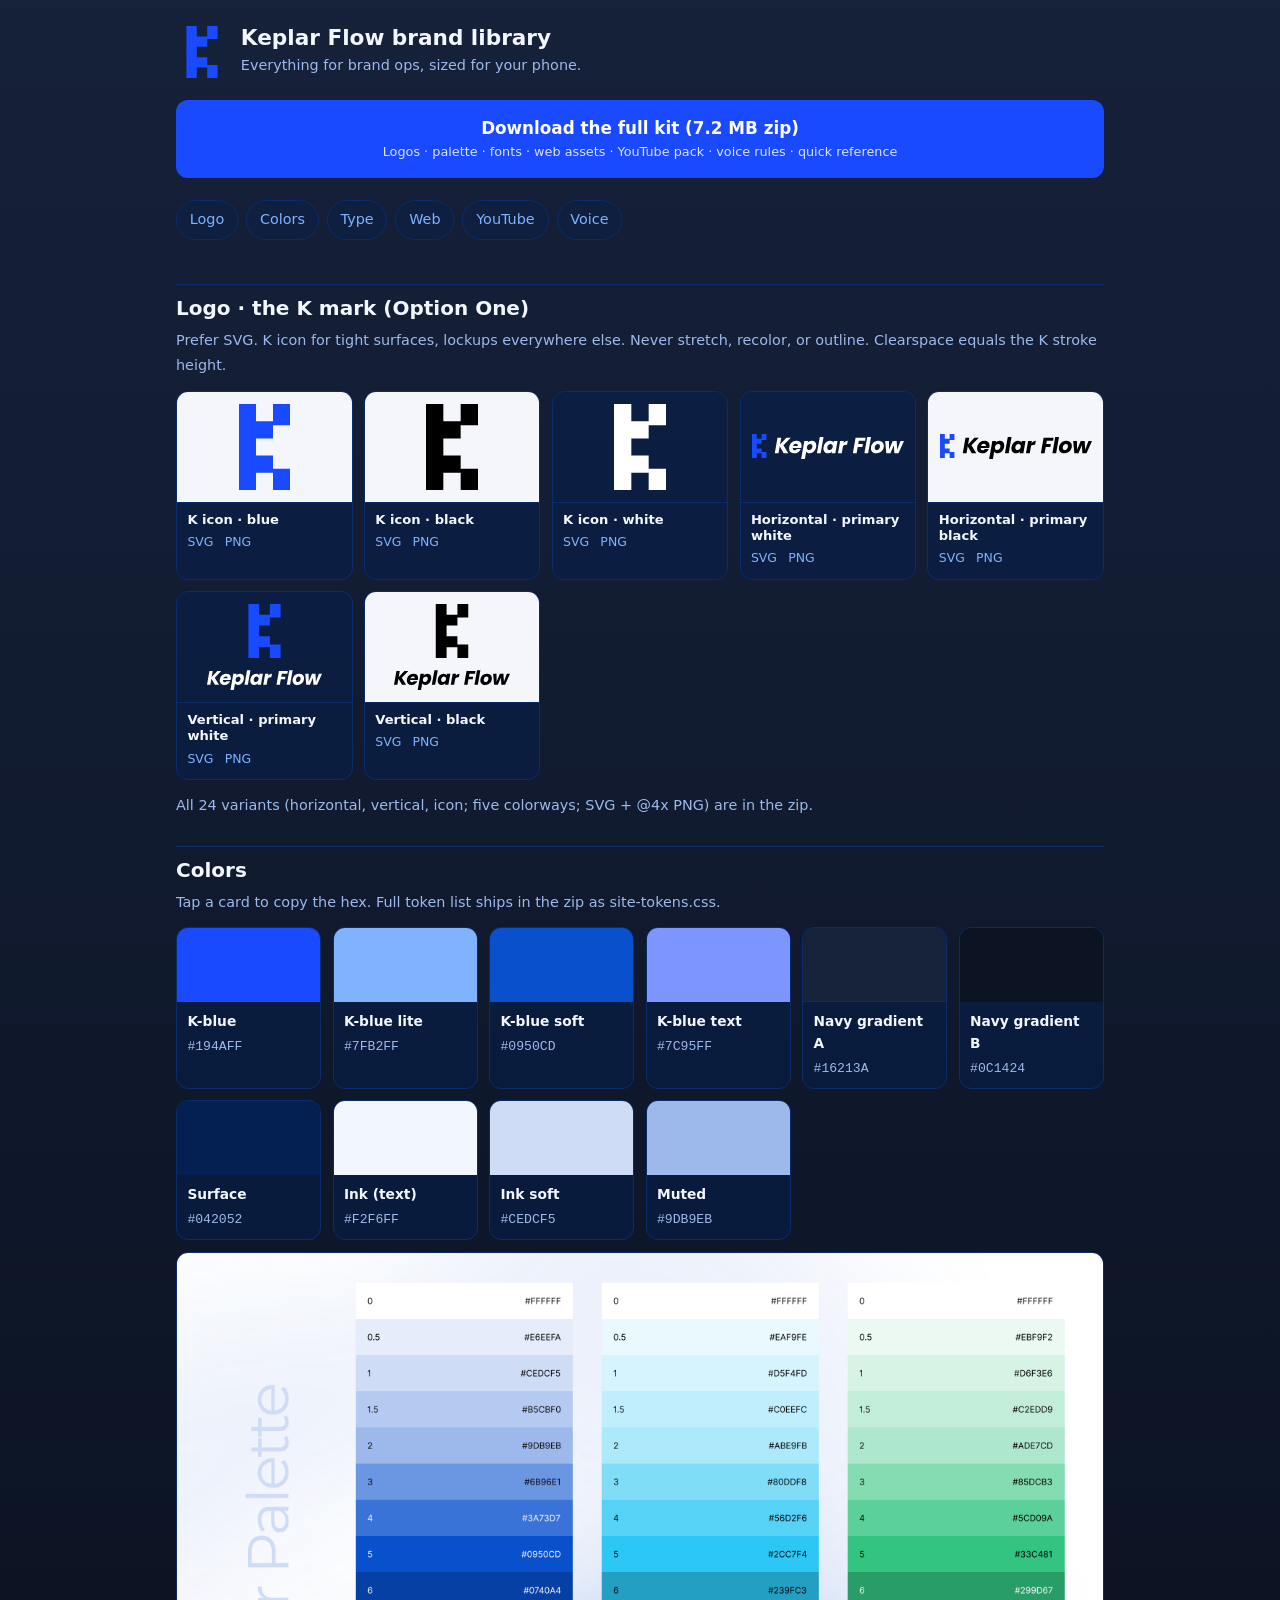
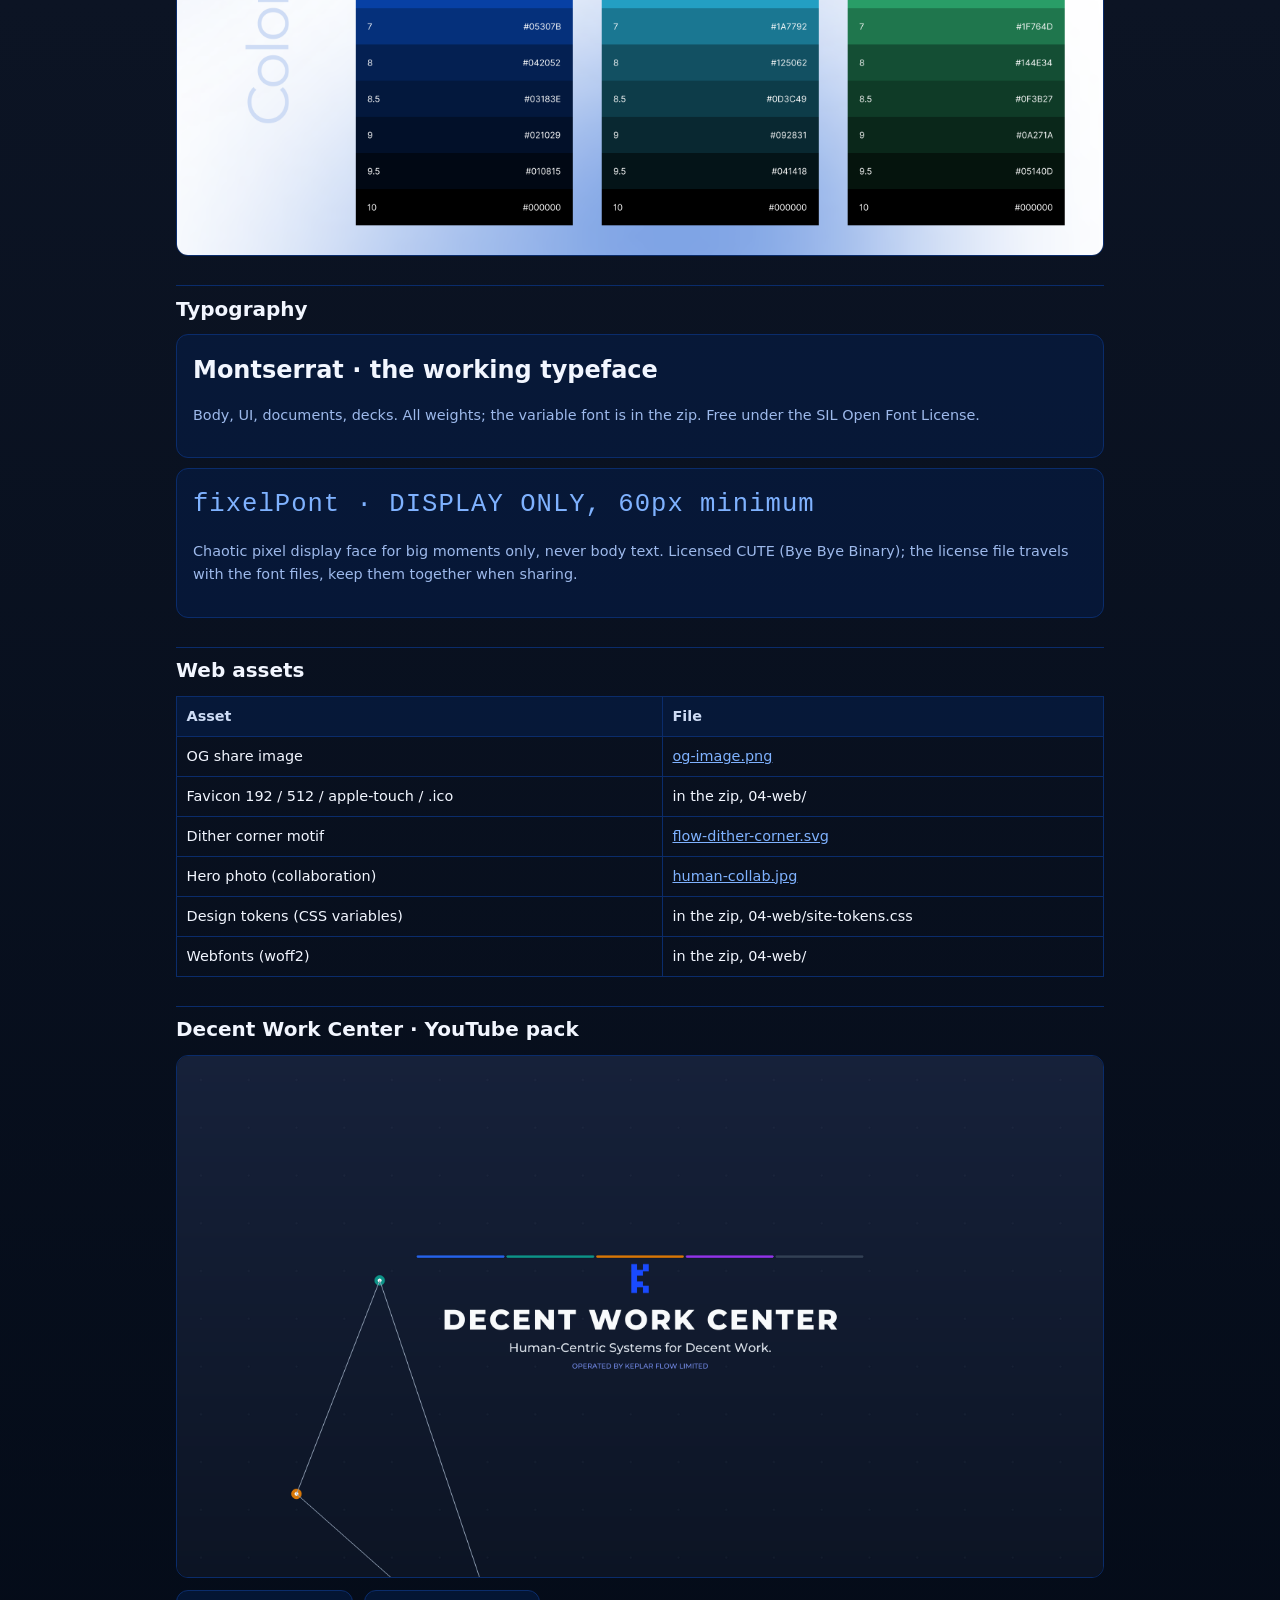
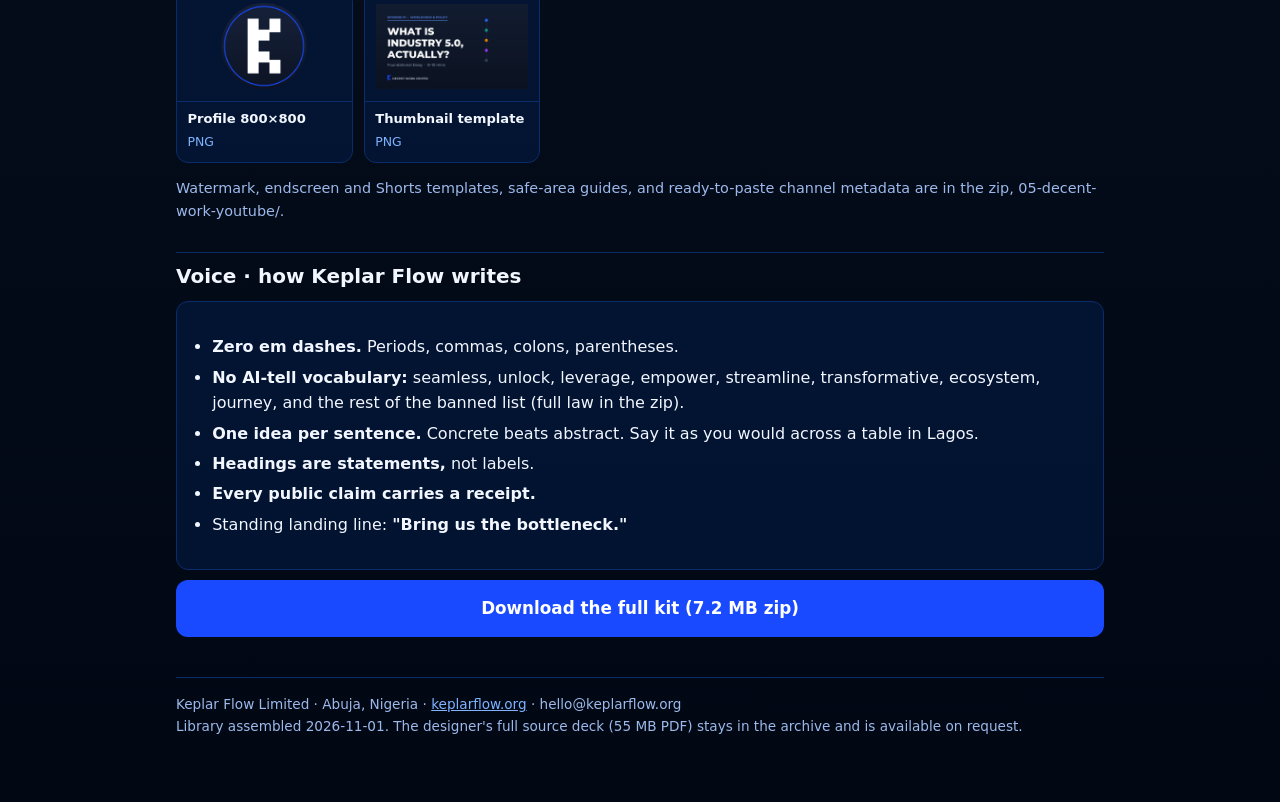
==== docs/brand/index.html @ 247537fb "brand: mobile brand library at /brand/ + full kit zip (7.2MB) - Library page: logo variants (SVG+@4x" ====
<!DOCTYPE html>
<html lang="en">
<head>
<meta charset="utf-8">
<meta name="viewport" content="width=device-width, initial-scale=1">
<title>Keplar Flow · Brand Library</title>
<meta name="robots" content="noindex">
<link rel="icon" href="assets/web/favicon-192.png">
<style>
  :root{--bg:#010814;--grad-a:#16213A;--grad-b:#0C1424;--surface:#042052;--ink:#F2F6FF;--soft:#CEDCF5;--muted:#9DB9EB;--blue:#194AFF;--blue-lite:#7FB2FF;--line:#0A2C6B}
  *{box-sizing:border-box;-webkit-tap-highlight-color:transparent}
  body{margin:0;background:linear-gradient(180deg,var(--grad-a),var(--grad-b) 40%,var(--bg));color:var(--ink);font:1rem/1.6 system-ui,-apple-system,"Segoe UI",Roboto,sans-serif}
  .wrap{max-width:960px;margin:0 auto;padding:1rem 1rem 4rem}
  header{display:flex;align-items:center;gap:.8rem;padding:.6rem 0 1rem}
  header img{width:52px;height:52px}
  header h1{font-size:1.35rem;margin:0;line-height:1.15}
  header p{margin:.15rem 0 0;color:var(--muted);font-size:.9rem}
  .dl{display:block;text-align:center;background:var(--blue);color:#fff;text-decoration:none;font-weight:700;padding:.95rem 1rem;border-radius:12px;margin:.4rem 0 1.2rem;font-size:1.05rem}
  .dl small{display:block;font-weight:400;font-size:.8rem;opacity:.85}
  nav{display:flex;gap:.5rem;overflow-x:auto;padding:.2rem 0 1rem;-webkit-overflow-scrolling:touch}
  nav a{flex:0 0 auto;color:var(--blue-lite);text-decoration:none;border:1px solid var(--line);padding:.45rem .8rem;border-radius:999px;font-size:.9rem;background:rgba(4,32,82,.35)}
  h2{font-size:1.25rem;margin:1.8rem 0 .2rem;padding-top:.4rem;border-top:1px solid var(--line)}
  h2 small{display:block;font-weight:400;color:var(--muted);font-size:.85rem}
  .cards{display:grid;grid-template-columns:repeat(auto-fill,minmax(150px,1fr));gap:.7rem;margin:.8rem 0}
  .card{background:rgba(4,32,82,.45);border:1px solid var(--line);border-radius:12px;overflow:hidden}
  .card .view{display:flex;align-items:center;justify-content:center;min-height:110px;padding:.7rem}
  .card .view.light{background:#F4F6FB}
  .card .view img{max-width:100%;max-height:86px}
  .card .meta{padding:.55rem .65rem;border-top:1px solid var(--line)}
  .card .meta b{display:block;font-size:.82rem;line-height:1.25}
  .card .meta a{color:var(--blue-lite);font-size:.78rem;text-decoration:none;margin-right:.7rem}
  .swatches{display:grid;grid-template-columns:repeat(auto-fill,minmax(140px,1fr));gap:.7rem;margin:.8rem 0}
  .sw{border-radius:12px;overflow:hidden;border:1px solid var(--line);cursor:pointer;background:rgba(4,32,82,.45)}
  .sw .chip{height:74px}
  .sw .meta{padding:.5rem .65rem}
  .sw b{display:block;font-size:.86rem}
  .sw code{font-size:.82rem;color:var(--muted)}
  .sw .ok{color:#8CE99A;font-size:.75rem;visibility:hidden}
  .sw.copied .ok{visibility:visible}
  table{border-collapse:collapse;width:100%;font-size:.9rem;margin:.6rem 0}
  td,th{border:1px solid var(--line);padding:.5rem .6rem;text-align:left}
  th{color:var(--soft);background:rgba(4,32,82,.5)}
  .spec{background:rgba(4,32,82,.45);border:1px solid var(--line);border-radius:12px;padding:1rem;margin:.6rem 0}
  .spec .mont{font-size:1.5rem;font-weight:800}
  .spec .fix{font-family:monospace;font-size:1.6rem;letter-spacing:1px;color:var(--blue-lite)}
  .note{color:var(--muted);font-size:.9rem}
  .banner{border-radius:12px;border:1px solid var(--line);overflow:hidden;margin:.6rem 0}
  .banner img{width:100%;display:block}
  ul{padding-left:1.2rem}
  li{margin:.3rem 0}
  a{color:var(--blue-lite)}
  footer{margin-top:2.5rem;padding-top:1rem;border-top:1px solid var(--line);color:var(--muted);font-size:.85rem}
</style>
</head>
<body>
<div class="wrap">

<header>
  <img src="assets/web/k-icon-blue.svg" alt="Keplar Flow K mark">
  <div>
    <h1>Keplar Flow brand library</h1>
    <p>Everything for brand ops, sized for your phone.</p>
  </div>
</header>

<a class="dl" href="keplar-flow-brand-kit.zip" download>Download the full kit (7.2 MB zip)
<small>Logos · palette · fonts · web assets · YouTube pack · voice rules · quick reference</small></a>

<nav>
  <a href="#logo">Logo</a><a href="#colors">Colors</a><a href="#type">Type</a><a href="#web">Web</a><a href="#yt">YouTube</a><a href="#voice">Voice</a>
</nav>

<h2 id="logo">Logo · the K mark (Option One)</h2>
<small class="note">Prefer SVG. K icon for tight surfaces, lockups everywhere else. Never stretch, recolor, or outline. Clearspace equals the K stroke height.</small>
<div class="cards">
  <div class="card"><div class="view light"><img src="assets/logos/K icon - Blue.svg" alt="K icon blue"></div><div class="meta"><b>K icon · blue</b><a href="assets/logos/K icon - Blue.svg" download>SVG</a><a href="assets/logos/K icon - Blue@4x.png" download>PNG</a></div></div>
  <div class="card"><div class="view light"><img src="assets/logos/K icon - Black.svg" alt="K icon black"></div><div class="meta"><b>K icon · black</b><a href="assets/logos/K icon - Black.svg" download>SVG</a><a href="assets/logos/K icon - Black@4x.png" download>PNG</a></div></div>
  <div class="card"><div class="view"><img src="assets/logos/K icon - White.svg" alt="K icon white"></div><div class="meta"><b>K icon · white</b><a href="assets/logos/K icon - White.svg" download>SVG</a><a href="assets/logos/K icon - White@4x.png" download>PNG</a></div></div>
  <div class="card"><div class="view"><img src="assets/logos/Horizontal Logo - Primary White.svg" alt="Horizontal primary white"></div><div class="meta"><b>Horizontal · primary white</b><a href="assets/logos/Horizontal Logo - Primary White.svg" download>SVG</a><a href="assets/logos/Horizontal Logo - Primary White@4x.png" download>PNG</a></div></div>
  <div class="card"><div class="view light"><img src="assets/logos/Horizontal Logo - Primary Black.svg" alt="Horizontal primary black"></div><div class="meta"><b>Horizontal · primary black</b><a href="assets/logos/Horizontal Logo - Primary Black.svg" download>SVG</a><a href="assets/logos/Horizontal Logo - Primary Black@4x.png" download>PNG</a></div></div>
  <div class="card"><div class="view"><img src="assets/logos/Vertical Logo - Primary White.svg" alt="Vertical primary white"></div><div class="meta"><b>Vertical · primary white</b><a href="assets/logos/Vertical Logo - Primary White.svg" download>SVG</a><a href="assets/logos/Vertical Logo - Primary White@4x.png" download>PNG</a></div></div>
  <div class="card"><div class="view light"><img src="assets/logos/Vertical Logo - Black.svg" alt="Vertical black"></div><div class="meta"><b>Vertical · black</b><a href="assets/logos/Vertical Logo - Black.svg" download>SVG</a><a href="assets/logos/Vertical Logo - Black@4x.png" download>PNG</a></div></div>
</div>
<p class="note">All 24 variants (horizontal, vertical, icon; five colorways; SVG + @4x PNG) are in the zip.</p>

<h2 id="colors">Colors</h2>
<small class="note">Tap a card to copy the hex. Full token list ships in the zip as site-tokens.css.</small>
<div class="swatches" id="swatches">
  <div class="sw" data-hex="#194AFF"><div class="chip" style="background:#194AFF"></div><div class="meta"><b>K-blue</b><code>#194AFF</code><span class="ok">copied</span></div></div>
  <div class="sw" data-hex="#7FB2FF"><div class="chip" style="background:#7FB2FF"></div><div class="meta"><b>K-blue lite</b><code>#7FB2FF</code><span class="ok">copied</span></div></div>
  <div class="sw" data-hex="#0950CD"><div class="chip" style="background:#0950CD"></div><div class="meta"><b>K-blue soft</b><code>#0950CD</code><span class="ok">copied</span></div></div>
  <div class="sw" data-hex="#7C95FF"><div class="chip" style="background:#7C95FF"></div><div class="meta"><b>K-blue text</b><code>#7C95FF</code><span class="ok">copied</span></div></div>
  <div class="sw" data-hex="#16213A"><div class="chip" style="background:#16213A;border-bottom:1px solid var(--line)"></div><div class="meta"><b>Navy gradient A</b><code>#16213A</code><span class="ok">copied</span></div></div>
  <div class="sw" data-hex="#0C1424"><div class="chip" style="background:#0C1424"></div><div class="meta"><b>Navy gradient B</b><code>#0C1424</code><span class="ok">copied</span></div></div>
  <div class="sw" data-hex="#042052"><div class="chip" style="background:#042052"></div><div class="meta"><b>Surface</b><code>#042052</code><span class="ok">copied</span></div></div>
  <div class="sw" data-hex="#F2F6FF"><div class="chip" style="background:#F2F6FF"></div><div class="meta"><b>Ink (text)</b><code>#F2F6FF</code><span class="ok">copied</span></div></div>
  <div class="sw" data-hex="#CEDCF5"><div class="chip" style="background:#CEDCF5"></div><div class="meta"><b>Ink soft</b><code>#CEDCF5</code><span class="ok">copied</span></div></div>
  <div class="sw" data-hex="#9DB9EB"><div class="chip" style="background:#9DB9EB"></div><div class="meta"><b>Muted</b><code>#9DB9EB</code><span class="ok">copied</span></div></div>
</div>
<div class="banner"><img src="assets/web/palette.png" alt="Brand color palette board"></div>

<h2 id="type">Typography</h2>
<div class="spec">
  <div class="mont">Montserrat · the working typeface</div>
  <p class="note">Body, UI, documents, decks. All weights; the variable font is in the zip. Free under the SIL Open Font License.</p>
</div>
<div class="spec">
  <div class="fix">fixelPont · DISPLAY ONLY, 60px minimum</div>
  <p class="note">Chaotic pixel display face for big moments only, never body text. Licensed CUTE (Bye Bye Binary); the license file travels with the font files, keep them together when sharing.</p>
</div>

<h2 id="web">Web assets</h2>
<table>
  <tr><th>Asset</th><th>File</th></tr>
  <tr><td>OG share image</td><td><a href="assets/web/og-image.png" download>og-image.png</a></td></tr>
  <tr><td>Favicon 192 / 512 / apple-touch / .ico</td><td>in the zip, 04-web/</td></tr>
  <tr><td>Dither corner motif</td><td><a href="assets/web/flow-dither-corner.svg" download>flow-dither-corner.svg</a></td></tr>
  <tr><td>Hero photo (collaboration)</td><td><a href="assets/web/human-collab.jpg" download>human-collab.jpg</a></td></tr>
  <tr><td>Design tokens (CSS variables)</td><td>in the zip, 04-web/site-tokens.css</td></tr>
  <tr><td>Webfonts (woff2)</td><td>in the zip, 04-web/</td></tr>
</table>

<h2 id="yt">Decent Work Center · YouTube pack</h2>
<div class="banner"><img src="assets/yt/DWC-Channel-Banner-2560x1440.png" alt="Decent Work Center channel banner"></div>
<div class="cards">
  <div class="card"><div class="view"><img src="assets/yt/DWC-Profile-Picture-800x800.png" alt="DWC profile" style="border-radius:50%;max-height:86px"></div><div class="meta"><b>Profile 800×800</b><a href="assets/yt/DWC-Profile-Picture-800x800.png" download>PNG</a></div></div>
  <div class="card"><div class="view"><img src="assets/yt/DWC-Thumbnail-Template-1280x720.png" alt="DWC thumbnail template"></div><div class="meta"><b>Thumbnail template</b><a href="assets/yt/DWC-Thumbnail-Template-1280x720.png" download>PNG</a></div></div>
</div>
<p class="note">Watermark, endscreen and Shorts templates, safe-area guides, and ready-to-paste channel metadata are in the zip, 05-decent-work-youtube/.</p>

<h2 id="voice">Voice · how Keplar Flow writes</h2>
<div class="spec">
  <ul>
    <li><b>Zero em dashes.</b> Periods, commas, colons, parentheses.</li>
    <li><b>No AI-tell vocabulary:</b> seamless, unlock, leverage, empower, streamline, transformative, ecosystem, journey, and the rest of the banned list (full law in the zip).</li>
    <li><b>One idea per sentence.</b> Concrete beats abstract. Say it as you would across a table in Lagos.</li>
    <li><b>Headings are statements,</b> not labels.</li>
    <li><b>Every public claim carries a receipt.</b></li>
    <li>Standing landing line: <b>"Bring us the bottleneck."</b></li>
  </ul>
</div>

<a class="dl" href="keplar-flow-brand-kit.zip" download>Download the full kit (7.2 MB zip)</a>

<footer>
  Keplar Flow Limited · Abuja, Nigeria · <a href="https://keplarflow.org">keplarflow.org</a> · hello@keplarflow.org<br>
  Library assembled 2026-11-01. The designer's full source deck (55 MB PDF) stays in the archive and is available on request.
</footer>

</div>
<script>
document.querySelectorAll('.sw').forEach(function(el){
  el.addEventListener('click', function(){
    var hex = el.getAttribute('data-hex');
    function done(){ el.classList.add('copied'); setTimeout(function(){ el.classList.remove('copied'); }, 1200); }
    if (navigator.clipboard && navigator.clipboard.writeText) { navigator.clipboard.writeText(hex).then(done); }
    else {
      var t = document.createElement('textarea'); t.value = hex; document.body.appendChild(t);
      t.select(); try { document.execCommand('copy'); } catch(e) {}
      document.body.removeChild(t); done();
    }
  });
});
</script>
</body>
</html>
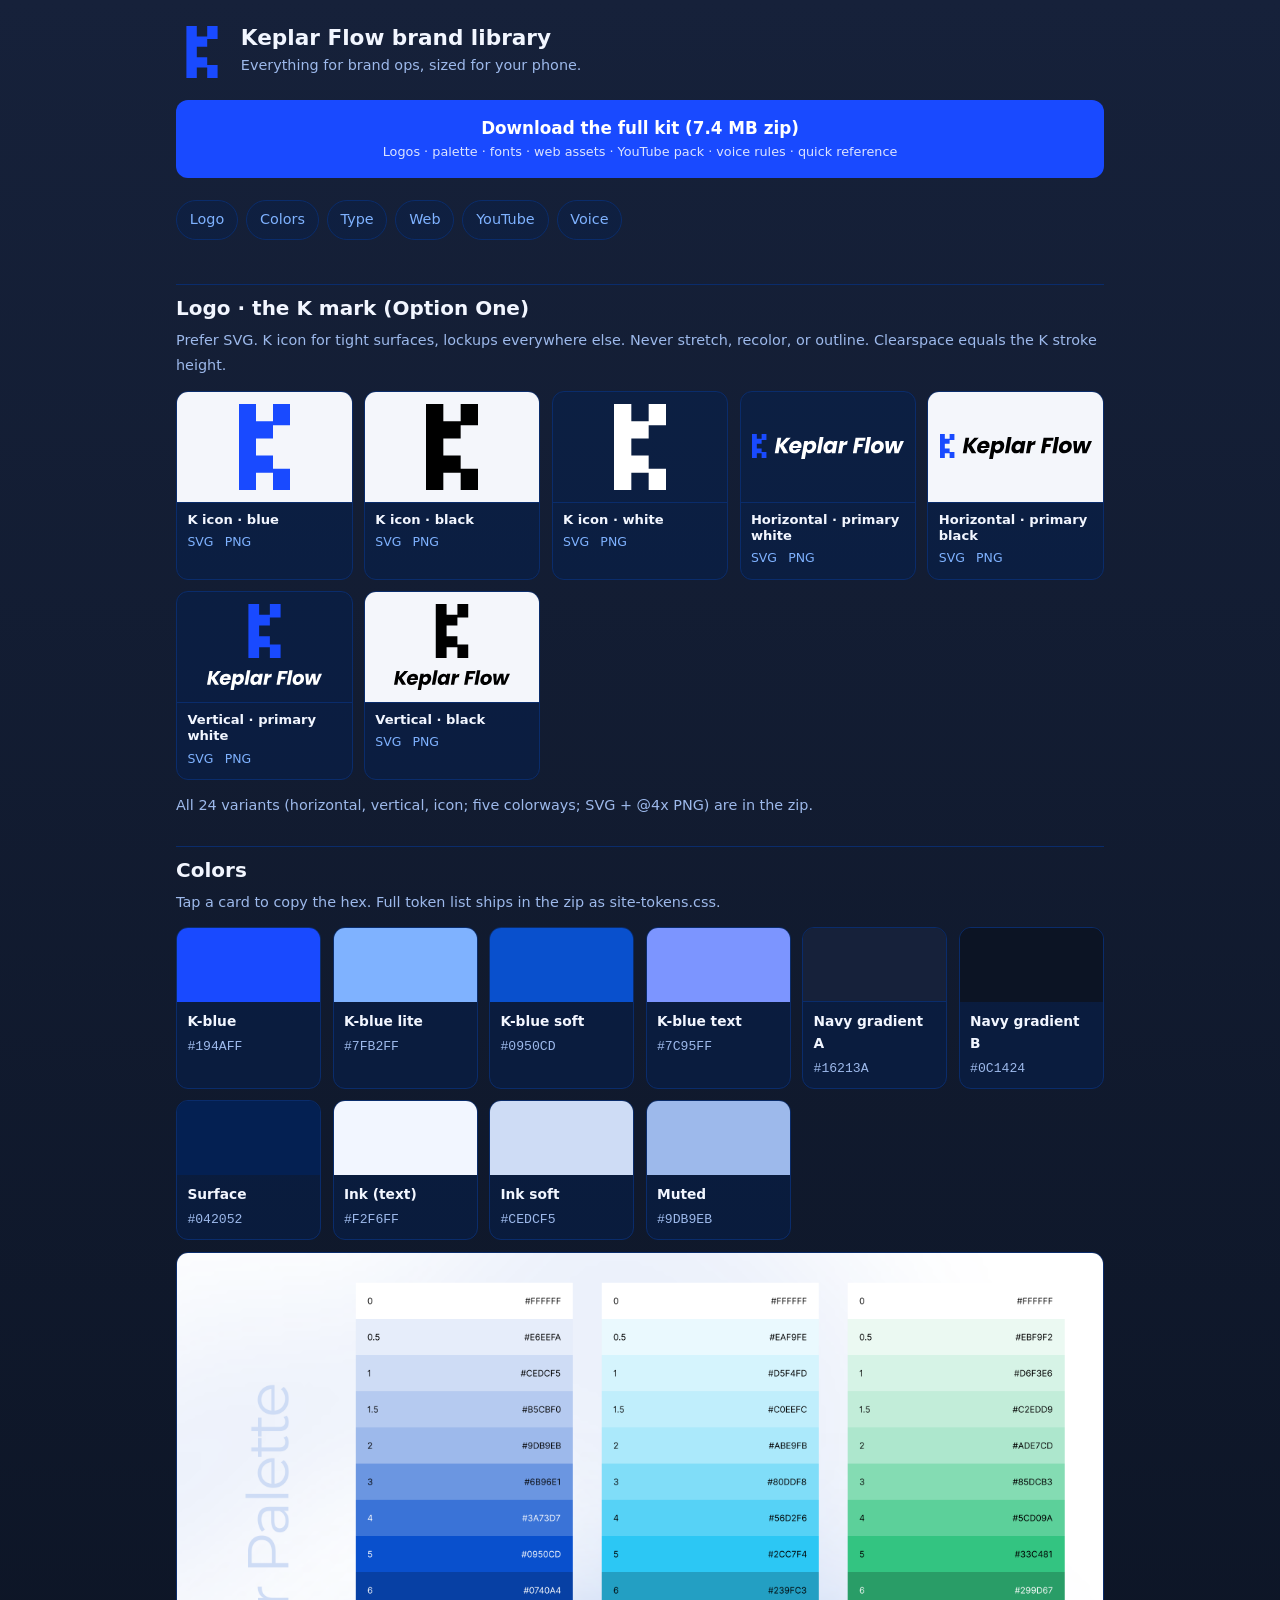
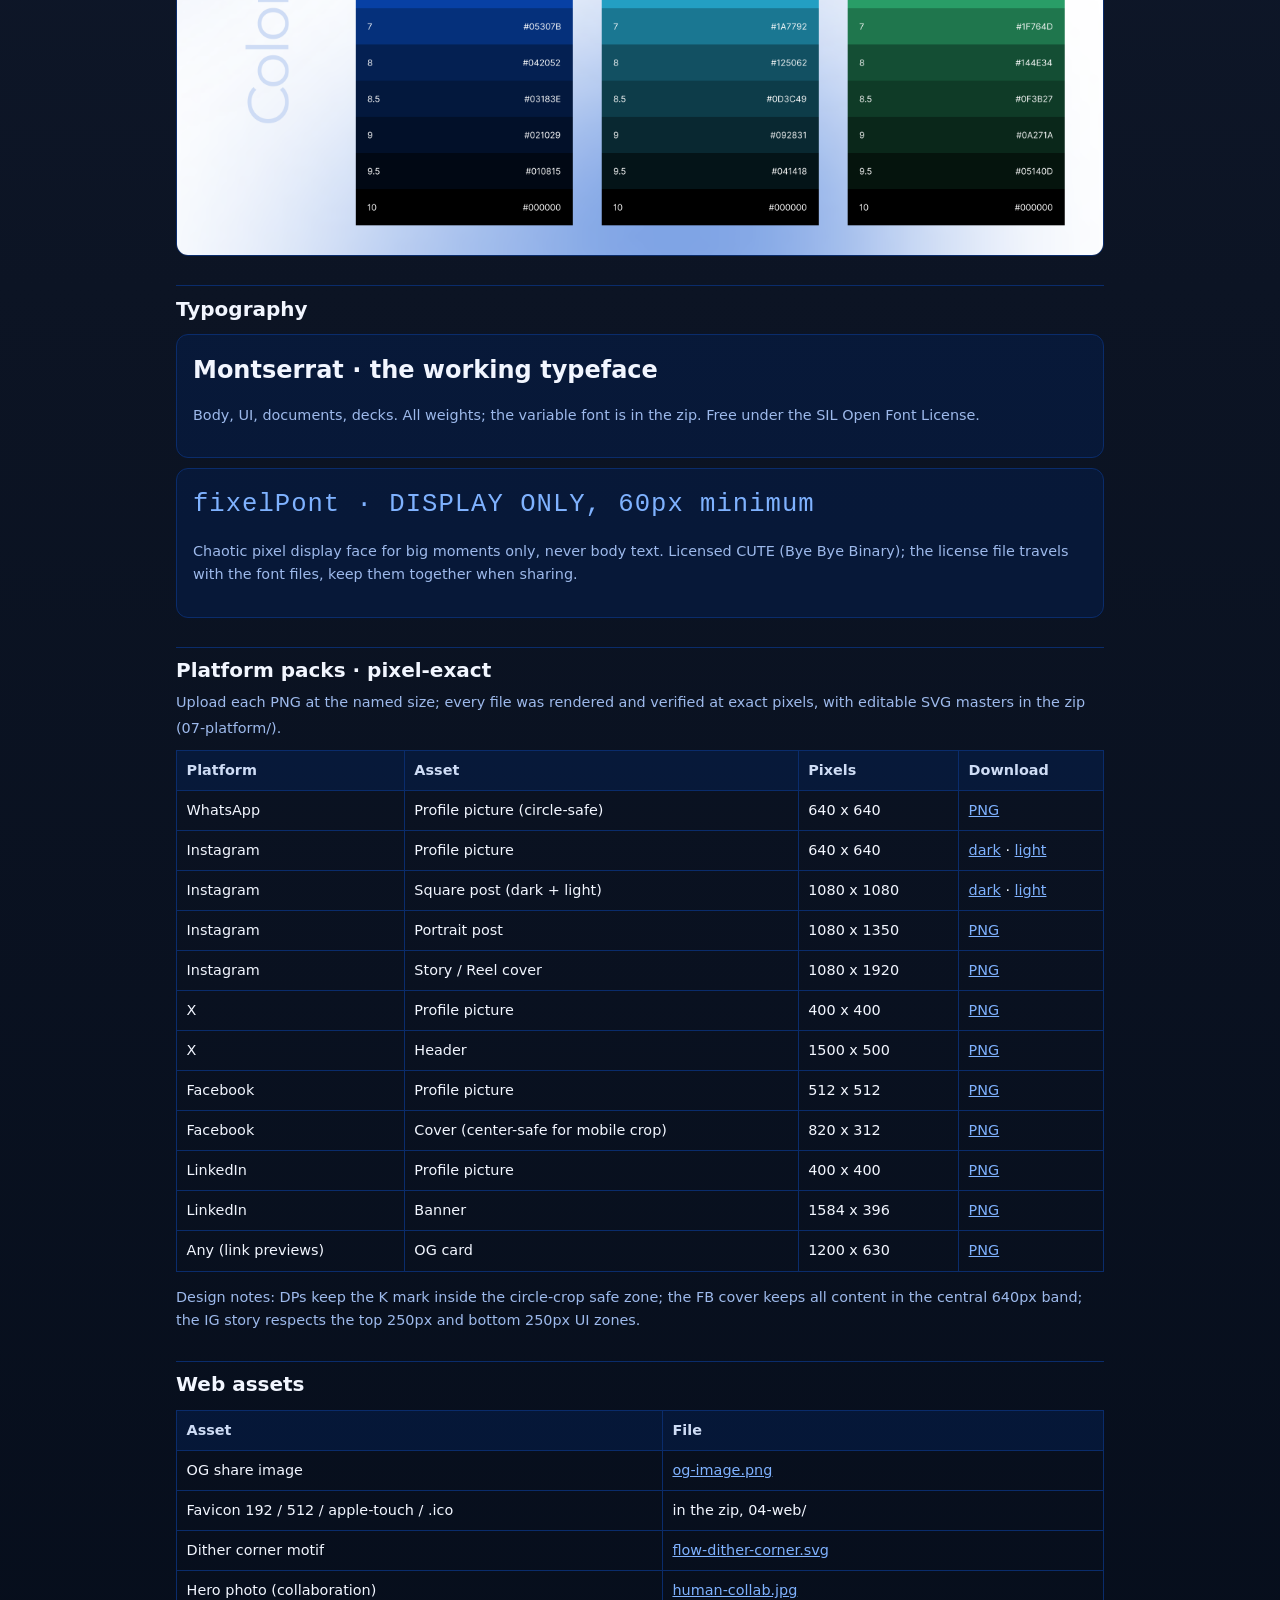
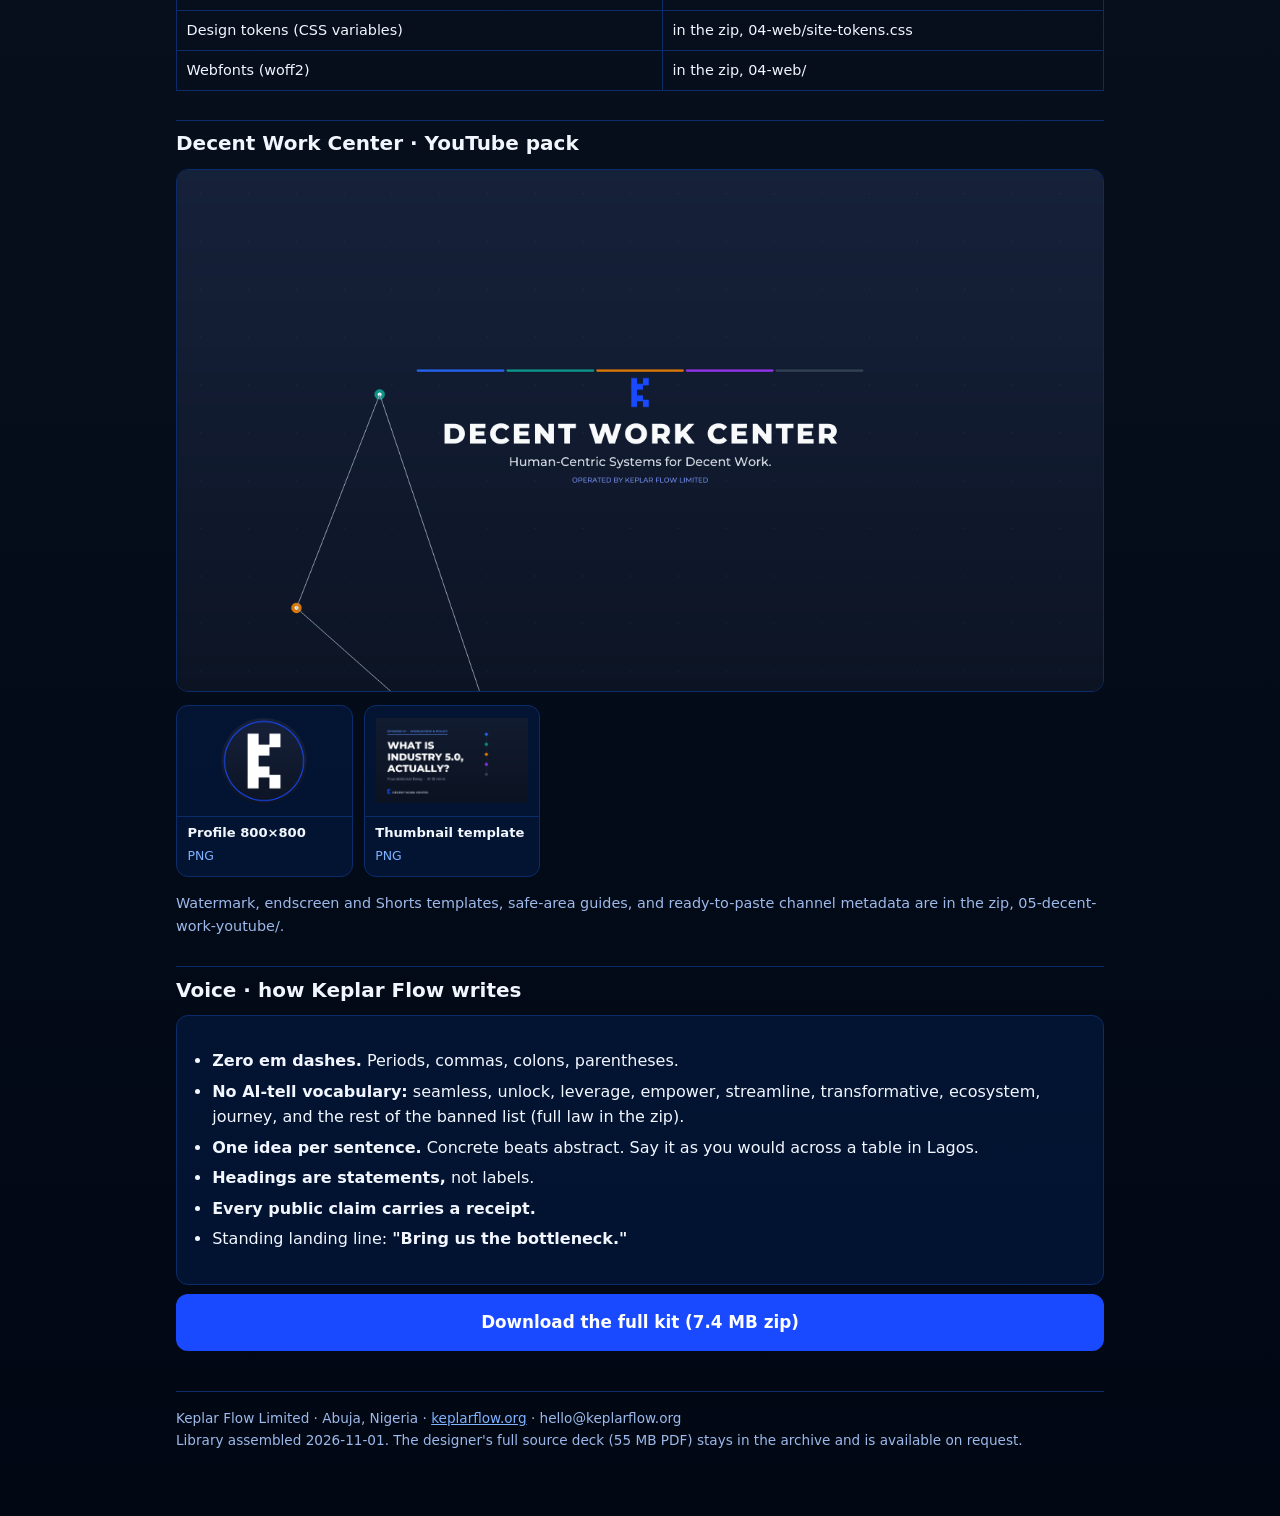
==== commit 7f2ea075: "brand: rehost library with pixel-exact platform pack (temporary window per CEO) 14 PNGs rendered and" ====
--- a/docs/brand/index.html
+++ b/docs/brand/index.html
@@ -63,7 +63,7 @@
   </div>
 </header>
 
-<a class="dl" href="keplar-flow-brand-kit.zip" download>Download the full kit (7.2 MB zip)
+<a class="dl" href="keplar-flow-brand-kit.zip" download>Download the full kit (7.4 MB zip)
 <small>Logos · palette · fonts · web assets · YouTube pack · voice rules · quick reference</small></a>
 
 <nav>
@@ -109,6 +109,25 @@
   <p class="note">Chaotic pixel display face for big moments only, never body text. Licensed CUTE (Bye Bye Binary); the license file travels with the font files, keep them together when sharing.</p>
 </div>
 
+
+<h2 id="platform">Platform packs · pixel-exact</h2>
+<small class="note">Upload each PNG at the named size; every file was rendered and verified at exact pixels, with editable SVG masters in the zip (07-platform/).</small>
+<table>
+  <tr><th>Platform</th><th>Asset</th><th>Pixels</th><th>Download</th></tr>
+  <tr><td>WhatsApp</td><td>Profile picture (circle-safe)</td><td>640 x 640</td><td><a href="assets/platform/dp-whatsapp-dark-640.png" download>PNG</a></td></tr>
+  <tr><td>Instagram</td><td>Profile picture</td><td>640 x 640</td><td><a href="assets/platform/dp-instagram-dark-640.png" download>dark</a> · <a href="assets/platform/dp-instagram-light-640.png" download>light</a></td></tr>
+  <tr><td>Instagram</td><td>Square post (dark + light)</td><td>1080 x 1080</td><td><a href="assets/platform/ig-post-dark-1080.png" download>dark</a> · <a href="assets/platform/ig-post-light-1080.png" download>light</a></td></tr>
+  <tr><td>Instagram</td><td>Portrait post</td><td>1080 x 1350</td><td><a href="assets/platform/ig-portrait-dark-1080x1350.png" download>PNG</a></td></tr>
+  <tr><td>Instagram</td><td>Story / Reel cover</td><td>1080 x 1920</td><td><a href="assets/platform/ig-story-dark-1080x1920.png" download>PNG</a></td></tr>
+  <tr><td>X</td><td>Profile picture</td><td>400 x 400</td><td><a href="assets/platform/dp-x-dark-400.png" download>PNG</a></td></tr>
+  <tr><td>X</td><td>Header</td><td>1500 x 500</td><td><a href="assets/platform/x-header-1500x500.png" download>PNG</a></td></tr>
+  <tr><td>Facebook</td><td>Profile picture</td><td>512 x 512</td><td><a href="assets/platform/dp-facebook-dark-512.png" download>PNG</a></td></tr>
+  <tr><td>Facebook</td><td>Cover (center-safe for mobile crop)</td><td>820 x 312</td><td><a href="assets/platform/fb-cover-820x312.png" download>PNG</a></td></tr>
+  <tr><td>LinkedIn</td><td>Profile picture</td><td>400 x 400</td><td><a href="assets/platform/dp-linkedin-dark-400.png" download>PNG</a></td></tr>
+  <tr><td>LinkedIn</td><td>Banner</td><td>1584 x 396</td><td><a href="assets/platform/linkedin-banner-1584x396.png" download>PNG</a></td></tr>
+  <tr><td>Any (link previews)</td><td>OG card</td><td>1200 x 630</td><td><a href="assets/platform/og-card-1200x630.png" download>PNG</a></td></tr>
+</table>
+<p class="note">Design notes: DPs keep the K mark inside the circle-crop safe zone; the FB cover keeps all content in the central 640px band; the IG story respects the top 250px and bottom 250px UI zones.</p>
 <h2 id="web">Web assets</h2>
 <table>
   <tr><th>Asset</th><th>File</th></tr>
@@ -140,7 +159,7 @@
   </ul>
 </div>
 
-<a class="dl" href="keplar-flow-brand-kit.zip" download>Download the full kit (7.2 MB zip)</a>
+<a class="dl" href="keplar-flow-brand-kit.zip" download>Download the full kit (7.4 MB zip)</a>
 
 <footer>
   Keplar Flow Limited · Abuja, Nigeria · <a href="https://keplarflow.org">keplarflow.org</a> · hello@keplarflow.org<br>
